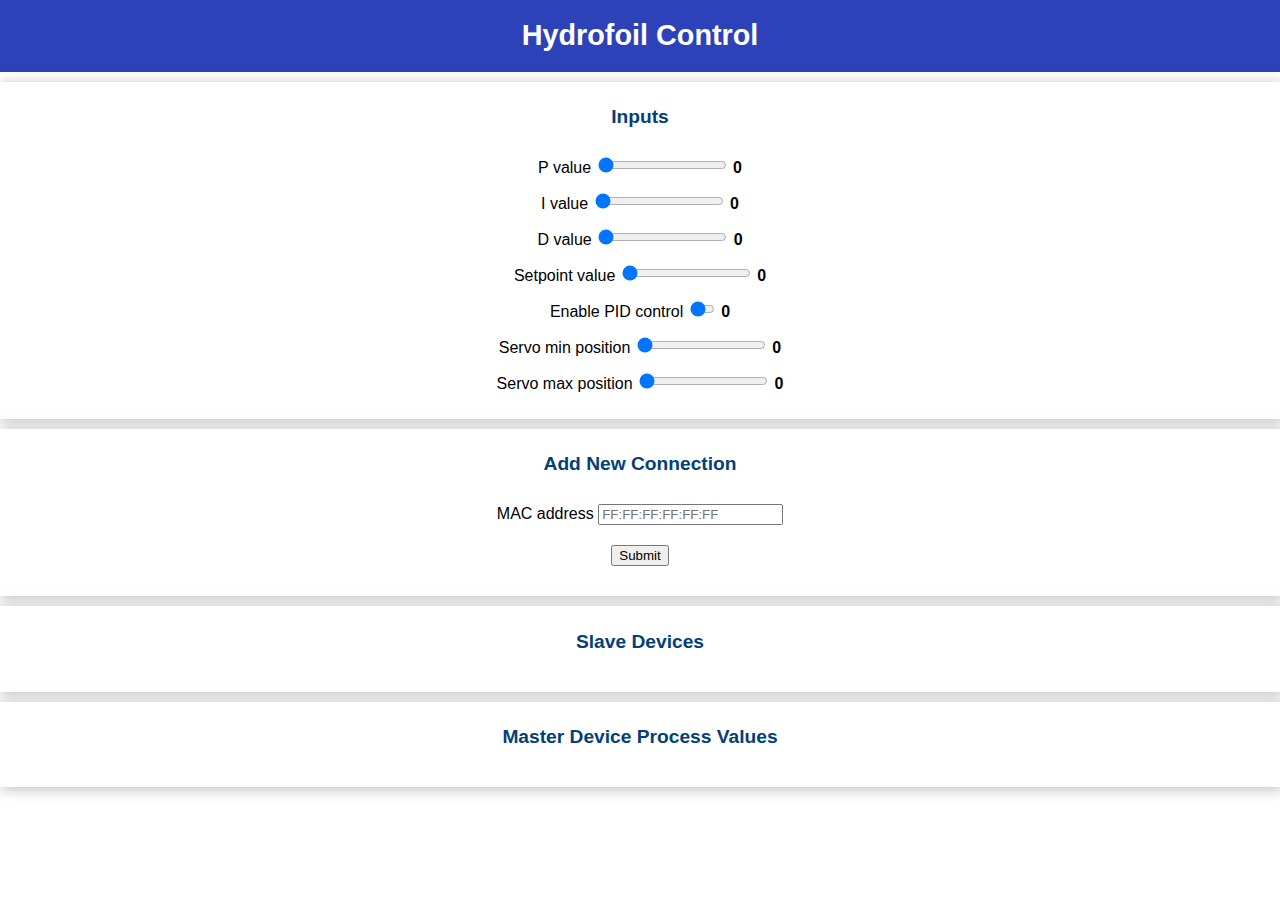
==== data/index.html @ a3ddb13d "Remove servoMid param, center servo when PID disabled" ====
<!DOCTYPE html>
<html lang="en">
  <head>
    <meta charset="UTF-8" />
    <meta http-equiv="X-UA-Compatible" content="IE=edge" />
    <meta name="viewport" content="width=device-width, initial-scale=1.0" />
    <link rel="icon" href="icon.png" />
    <link rel="stylesheet" type="text/css" href="style.css" />
    <title>Hydrofoil Control</title>
  </head>
  <body>
    <div class="topnav">
      <h1>Hydrofoil Control</h1>
    </div>
    <div class="content">
      <div class="card" id="inputs">
        <p class="card-title">Inputs</p>

        <label for="slider-p">P value</label>
        <input
          class="slider"
          type="range"
          id="slider-p"
          name="slider-p"
          min="0"
          max="7"
          value="0"
          step="0.1"
        />
        <span id="slider-p-value" class="value">0</span><br />

        <label for="slider-i">I value</label>
        <input
          type="range"
          id="slider-i"
          name="slider-i"
          min="0"
          max="5"
          value="0"
          step="0.01"
        />
        <span id="slider-i-value" class="value">0</span><br />

        <label for="slider-d">D value</label>
        <input
          type="range"
          id="slider-d"
          name="slider-d"
          min="0"
          max="2"
          value="0"
          step="0.01"
        />
        <span id="slider-d-value" class="value">0</span><br />

        <label for="slider-setpoint">Setpoint value</label>
        <input
          type="range"
          id="slider-setpoint"
          name="slider-setpoint"
          min="0"
          max="255"
          value="0"
        />
        <span id="slider-setpoint-value" class="value">0</span><br />

        <label for="slider-enable">Enable PID control</label>
        <input
          type="range"
          id="slider-enable"
          name="slider-enable"
          min="0"
          max="1"
          value="0"
          style="width: 25px"
        />
        <span id="slider-enable-value" class="value">0</span><br />

        <label for="slider-servo-min">Servo min position</label>
        <input
          type="range"
          id="slider-servo-min"
          name="slider-servo-min"
          min="0"
          max="180"
          value="0"
        />
        <span id="slider-servo-min-value" class="value">0</span><br />

        <label for="slider-servo-max">Servo max position</label>
        <input
          type="range"
          id="slider-servo-max"
          name="slider-servo-max"
          min="0"
          max="180"
          value="0"
        />
        <span id="slider-servo-max-value" class="value">0</span><br />
      </div>

      <div class="card">
        <p class="card-title">Add New Connection</p>
        <label for="mac-input">MAC address</label>
        <input
          type="text"
          id="mac-input"
          name="mac-input"
          class=""
          placeholder="FF:FF:FF:FF:FF:FF"
        />
        <br />
        <input type="button" value="Submit" id="submit-button" />
      </div>

      <div class="card">
        <p class="card-title">Slave Devices</p>
        <div id="slave-device-list" class="value"></div>
      </div>

      <div class="card">
        <p class="card-title">Master Device Process Values</p>
        <div id="process-values"></div>
      </div>
    </div>
    <script src="script.js"></script>
  </body>
</html>
---- data/style.css ----
html {
  font-family: Arial, Helvetica, sans-serif;
  display: inline-block;
  text-align: center;
}
h1 {
  font-size: 1.8rem;
  color: white;
}

.topnav {
  overflow: hidden;
  background-color: #2d42b8;
}
body {
  margin: 0;
}

.card {
  background-color: white;
  box-shadow: 2px 2px 12px 1px rgba(140, 140, 140, 0.5);
  padding-bottom: 20px;
  padding-top: 5px;
  margin-top: 10px;
}
.card-title {
  font-size: 1.2rem;
  font-weight: bold;
  color: #034078;
}

input {
  margin-bottom: 10px;
  margin-top: 10px;
}

.mac-nok {
  color: red;
}

.value {
  font-weight: bold;
}
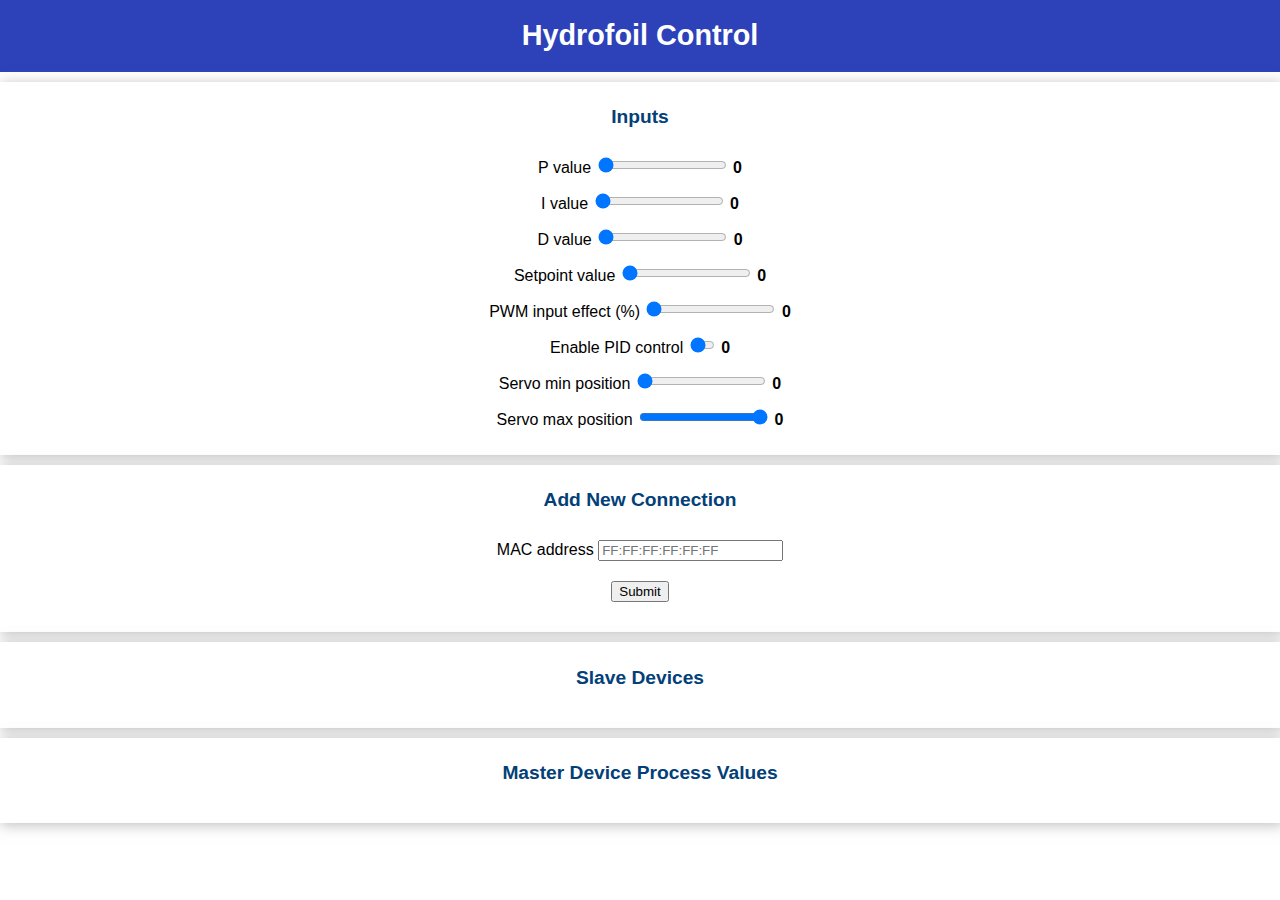
==== commit 1c8e77ba: "Fix storing servoPos, set tickers properly" ====
--- a/data/index.html
+++ b/data/index.html
@@ -64,6 +64,17 @@
         />
         <span id="slider-setpoint-value" class="value">0</span><br />
 
+        <label for="slider-factor">PWM input effect (%)</label>
+        <input
+          type="range"
+          id="slider-factor"
+          name="slider-factor"
+          min="0"
+          max="100"
+          value="0"
+        />
+        <span id="slider-factor-value" class="value">0</span><br />
+
         <label for="slider-enable">Enable PID control</label>
         <input
           type="range"
@@ -94,7 +105,7 @@
           name="slider-servo-max"
           min="0"
           max="180"
-          value="0"
+          value="180"
         />
         <span id="slider-servo-max-value" class="value">0</span><br />
       </div>
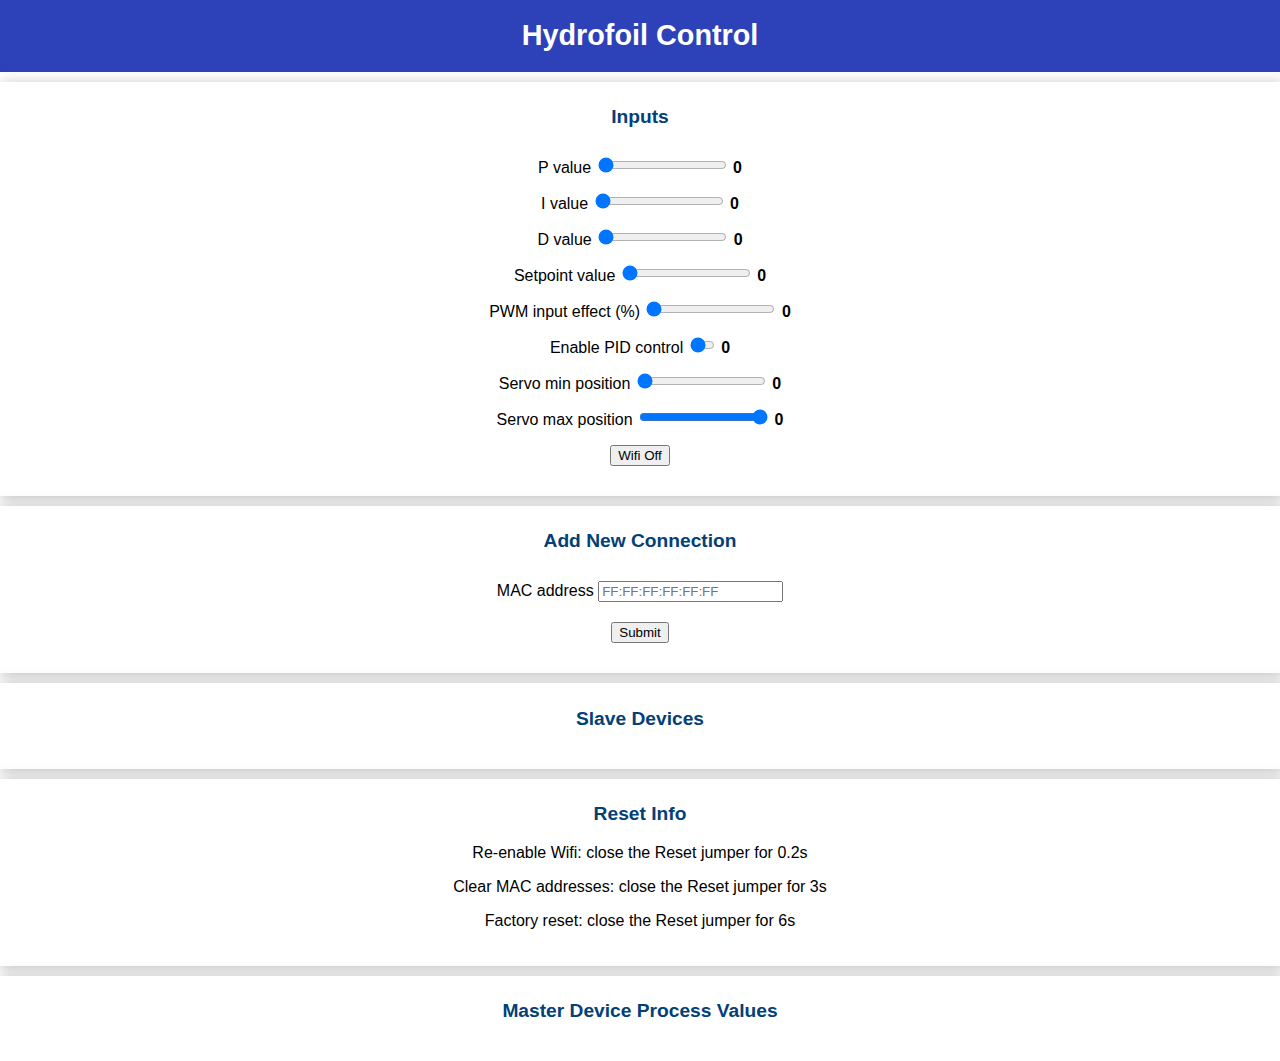
==== commit 791fe16f: "Add disable Wifi functionality" ====
--- a/data/index.html
+++ b/data/index.html
@@ -108,6 +108,7 @@
           value="180"
         />
         <span id="slider-servo-max-value" class="value">0</span><br />
+        <input type="button" value="Wifi Off" id="wifi-off-button" />
       </div>
 
       <div class="card">
@@ -130,6 +131,15 @@
       </div>
 
       <div class="card">
+        <p class="card-title">Reset Info</p>
+        <div>
+          <p>Re-enable Wifi: close the Reset jumper for 0.2s</p>
+          <p>Clear MAC addresses: close the Reset jumper for 3s</p>
+          <p>Factory reset: close the Reset jumper for 6s</p>
+        </div>
+      </div>
+
+      <div class="card">
         <p class="card-title">Master Device Process Values</p>
         <div id="process-values"></div>
       </div>
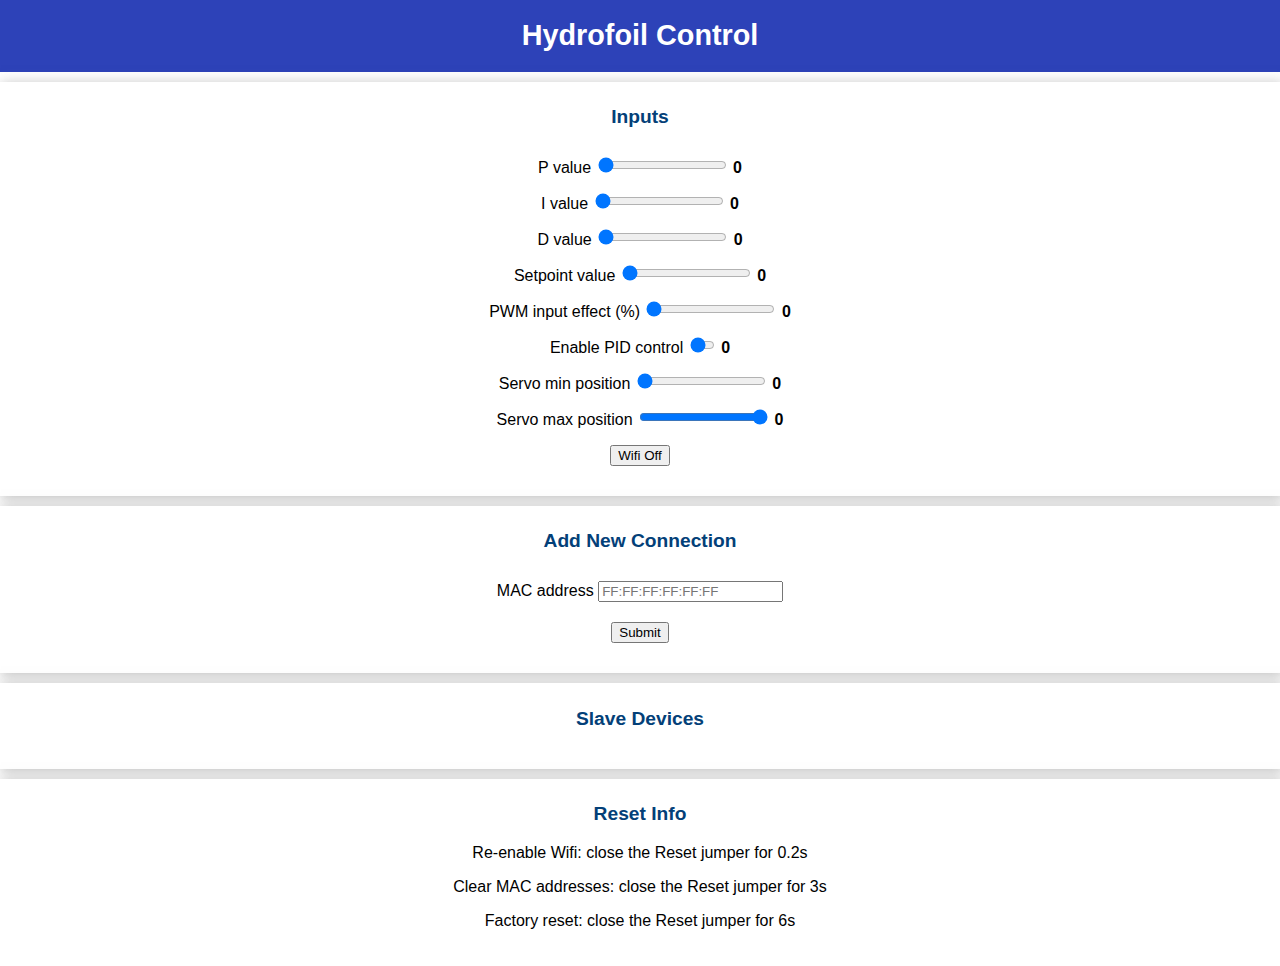
==== commit 8dd5ea9f: "Remove process data from the page, use writeMicroseconds, change input value validation" ====
--- a/data/index.html
+++ b/data/index.html
@@ -139,10 +139,10 @@
         </div>
       </div>
 
-      <div class="card">
+      <!-- <div class="card">
         <p class="card-title">Master Device Process Values</p>
         <div id="process-values"></div>
-      </div>
+      </div> -->
     </div>
     <script src="script.js"></script>
   </body>
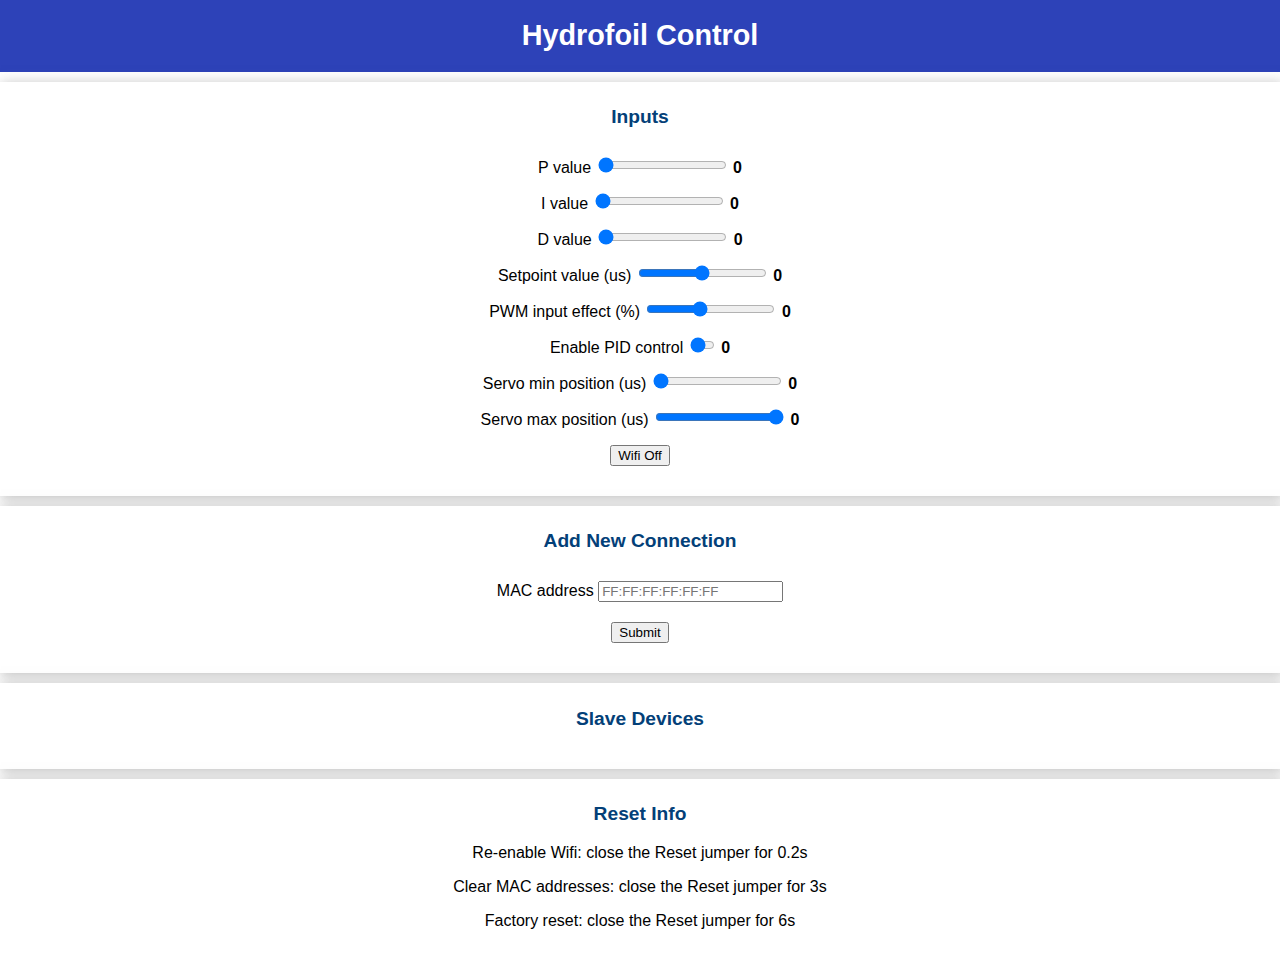
==== commit da6aacd2: "Use us instead of degree for servo control" ====
--- a/data/index.html
+++ b/data/index.html
@@ -53,14 +53,14 @@
         />
         <span id="slider-d-value" class="value">0</span><br />
 
-        <label for="slider-setpoint">Setpoint value</label>
+        <label for="slider-setpoint">Setpoint value (us)</label>
         <input
           type="range"
           id="slider-setpoint"
           name="slider-setpoint"
-          min="0"
-          max="255"
-          value="0"
+          min="1000"
+          max="2000"
+          value="1500"
         />
         <span id="slider-setpoint-value" class="value">0</span><br />
 
@@ -71,7 +71,7 @@
           name="slider-factor"
           min="0"
           max="100"
-          value="0"
+          value="40"
         />
         <span id="slider-factor-value" class="value">0</span><br />
 
@@ -87,25 +87,25 @@
         />
         <span id="slider-enable-value" class="value">0</span><br />
 
-        <label for="slider-servo-min">Servo min position</label>
+        <label for="slider-servo-min">Servo min position (us)</label>
         <input
           type="range"
           id="slider-servo-min"
           name="slider-servo-min"
-          min="0"
-          max="180"
+          min="1000"
+          max="2000"
           value="0"
         />
         <span id="slider-servo-min-value" class="value">0</span><br />
 
-        <label for="slider-servo-max">Servo max position</label>
+        <label for="slider-servo-max">Servo max position (us)</label>
         <input
           type="range"
           id="slider-servo-max"
           name="slider-servo-max"
-          min="0"
-          max="180"
-          value="180"
+          min="1000"
+          max="2000"
+          value="2000"
         />
         <span id="slider-servo-max-value" class="value">0</span><br />
         <input type="button" value="Wifi Off" id="wifi-off-button" />
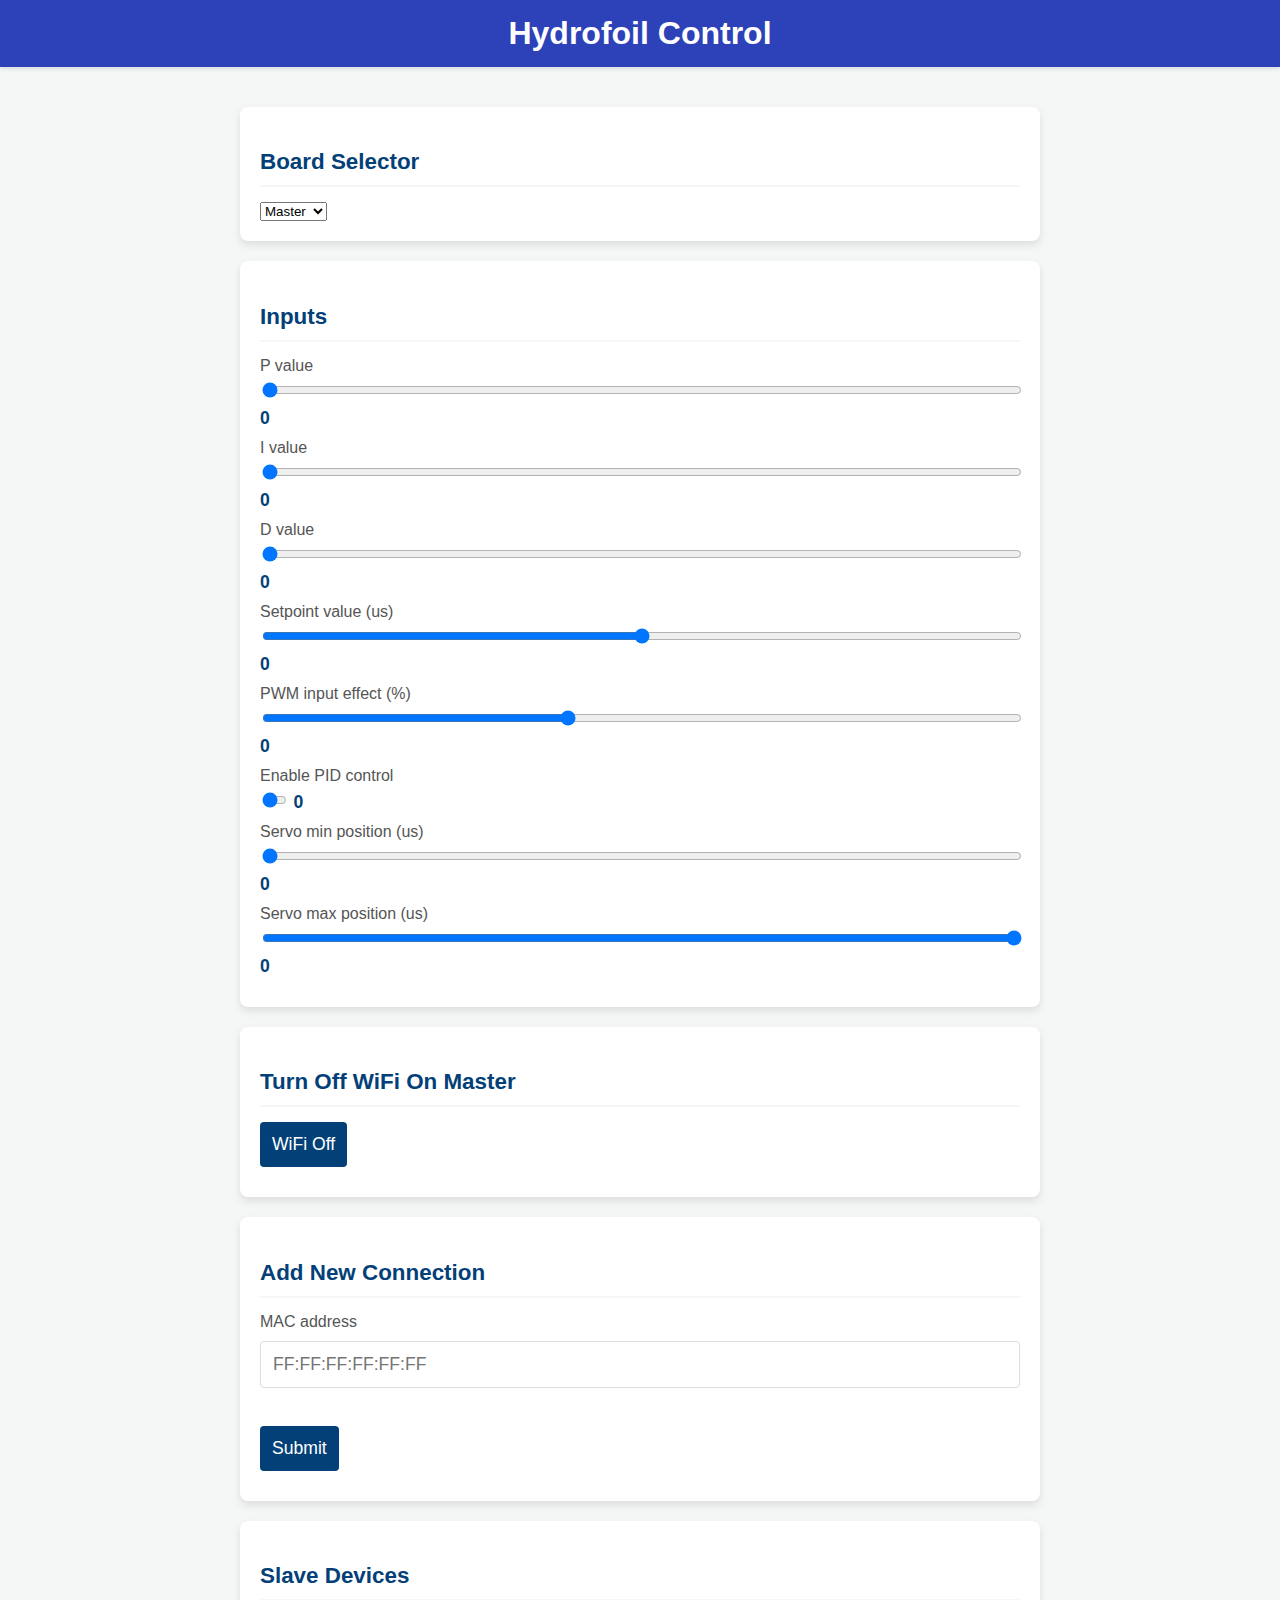
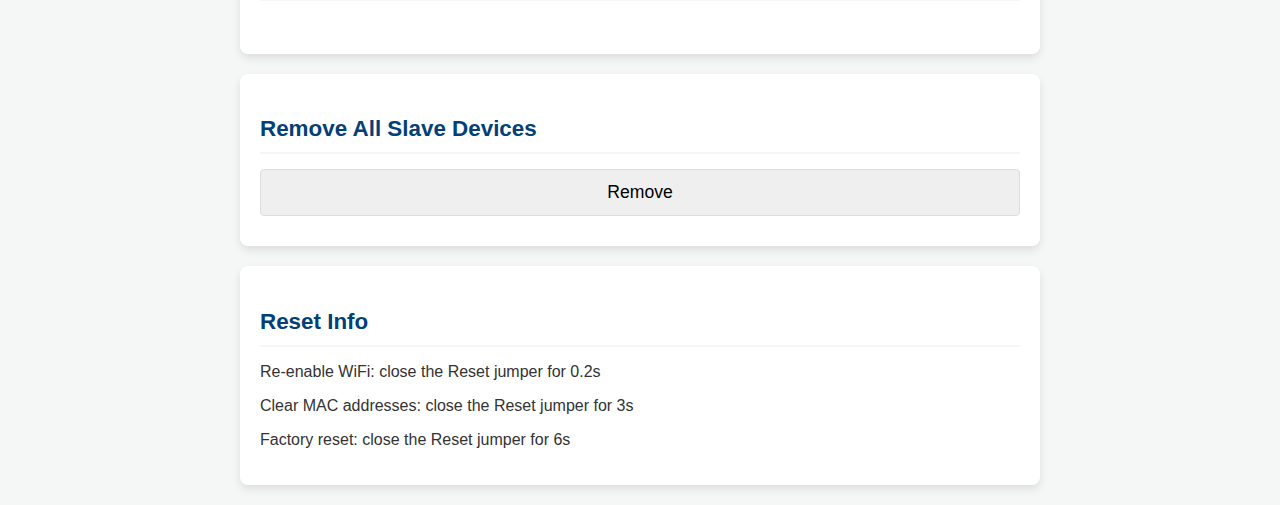
==== commit 2e026ccf: "Add Remove All Slaves button to the page" ====
--- a/data/index.html
+++ b/data/index.html
@@ -13,6 +13,14 @@
       <h1>Hydrofoil Control</h1>
     </div>
     <div class="content">
+      <div class="card" id="selector-card">
+        <p class="card-title">Board Selector</p>
+        <select name="board-selector" id="board-selector">
+          <option value="master">Master</option>
+          <option value="slave-1">Slave 1</option>
+          <option value="slave-2">Slave 2</option>
+        </select>
+      </div>
       <div class="card" id="inputs">
         <p class="card-title">Inputs</p>
 
@@ -108,7 +116,11 @@
           value="2000"
         />
         <span id="slider-servo-max-value" class="value">0</span><br />
-        <input type="button" value="Wifi Off" id="wifi-off-button" />
+      </div>
+
+      <div class="card" id="wifi-off-card">
+        <p class="card-title">Turn Off WiFi On Master</p>
+        <input type="button" value="WiFi Off" id="wifi-off-button" />
       </div>
 
       <div class="card">
@@ -130,10 +142,15 @@
         <div id="slave-device-list" class="value"></div>
       </div>
 
+      <div class="card" id="remove-slaves">
+        <p class="card-title">Remove All Slave Devices</p>
+        <input type="button" value="Remove" id="remove-slaves-button" />
+      </div>
+
       <div class="card">
         <p class="card-title">Reset Info</p>
         <div>
-          <p>Re-enable Wifi: close the Reset jumper for 0.2s</p>
+          <p>Re-enable WiFi: close the Reset jumper for 0.2s</p>
           <p>Clear MAC addresses: close the Reset jumper for 3s</p>
           <p>Factory reset: close the Reset jumper for 6s</p>
         </div>
--- a/data/style.css
+++ b/data/style.css
@@ -1,43 +1,144 @@
 html {
   font-family: Arial, Helvetica, sans-serif;
-  display: inline-block;
+  display: block;
   text-align: center;
+  background-color: #f4f7f6;
+  color: #333;
 }
+
+body {
+  margin: 0;
+  padding: 0;
+}
+
 h1 {
-  font-size: 1.8rem;
+  font-size: 2rem;
   color: white;
+  margin: 0;
+  padding: 15px 0;
 }
 
 .topnav {
   overflow: hidden;
   background-color: #2d42b8;
+  box-shadow: 0 2px 4px rgba(0, 0, 0, 0.1);
 }
-body {
-  margin: 0;
+
+.content {
+  padding: 20px;
+  max-width: 800px;
+  margin: 0 auto;
 }
 
 .card {
   background-color: white;
-  box-shadow: 2px 2px 12px 1px rgba(140, 140, 140, 0.5);
-  padding-bottom: 20px;
-  padding-top: 5px;
+  box-shadow: 0 4px 8px rgba(0, 0, 0, 0.1);
+  padding: 20px;
+  margin-top: 20px;
+  border-radius: 8px;
+  text-align: left;
+}
+
+.card-title {
+  font-size: 1.4rem;
+  font-weight: bold;
+  color: #034078;
+  margin-bottom: 15px;
+  border-bottom: 2px solid #f4f7f6;
+  padding-bottom: 10px;
+}
+
+label {
+  display: block;
+  font-size: 1rem;
+  color: #555;
+  margin-bottom: 5px;
+}
+
+input[type="range"] {
+  width: 100%;
+  margin-bottom: 10px;
+}
+
+input[type="text"],
+input[type="button"] {
+  display: block;
+  width: 100%;
+  padding: 12px;
+  margin: 10px 0;
+  font-size: 1.1rem;
+  box-sizing: border-box;
+  border: 1px solid #ddd;
+  border-radius: 4px;
+}
+
+.value {
+  font-weight: bold;
+  font-size: 1.1rem;
+  color: #034078;
+  margin-bottom: 10px;
+  display: inline-block;
+}
+
+#submit-button,
+#wifi-off-button {
+  background-color: #034078;
+  color: white;
+  border: none;
+  border-radius: 4px;
+  padding: 12px;
+  cursor: pointer;
+  font-size: 1.1rem;
+  width: auto;
   margin-top: 10px;
 }
-.card-title {
-  font-size: 1.2rem;
-  font-weight: bold;
-  color: #034078;
-}
 
-input {
-  margin-bottom: 10px;
-  margin-top: 10px;
+#submit-button:hover,
+#wifi-off-button:hover {
+  background-color: #0262a8;
 }
 
 .mac-nok {
   color: red;
 }
 
-.value {
-  font-weight: bold;
+/* Responsive Design */
+@media (max-width: 600px) {
+  h1 {
+    font-size: 1.8rem;
+  }
+
+  .content {
+    padding: 10px;
+  }
+
+  .card {
+    padding: 15px;
+    margin-top: 15px;
+  }
+
+  .card-title {
+    font-size: 1.4rem;
+  }
+
+  label,
+  .value {
+    font-size: 1.1rem;
+  }
+
+  input[type="range"] {
+    width: 100%;
+  }
+
+  input[type="text"],
+  input[type="button"] {
+    padding: 12px;
+    font-size: 1.1rem;
+  }
+
+  #submit-button,
+  #wifi-off-button {
+    padding: 12px;
+    font-size: 1.1rem;
+  }
 }
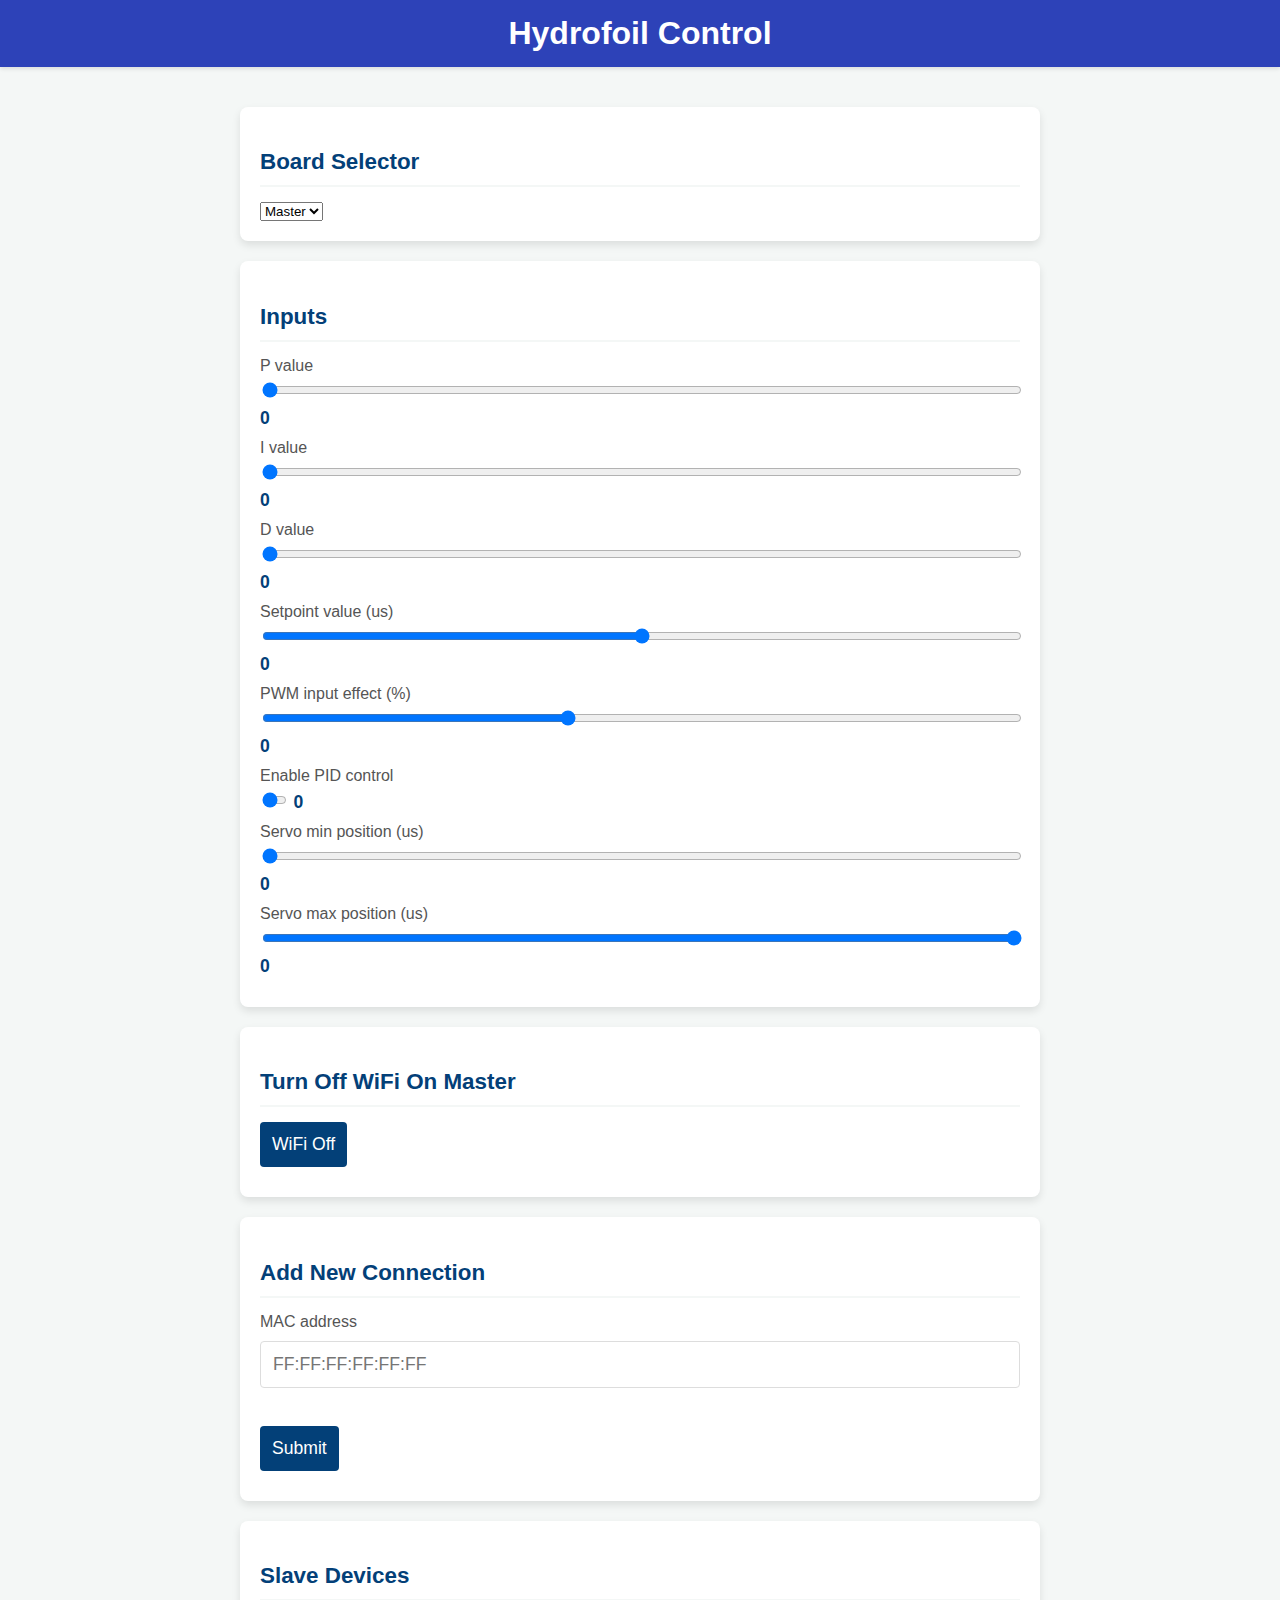
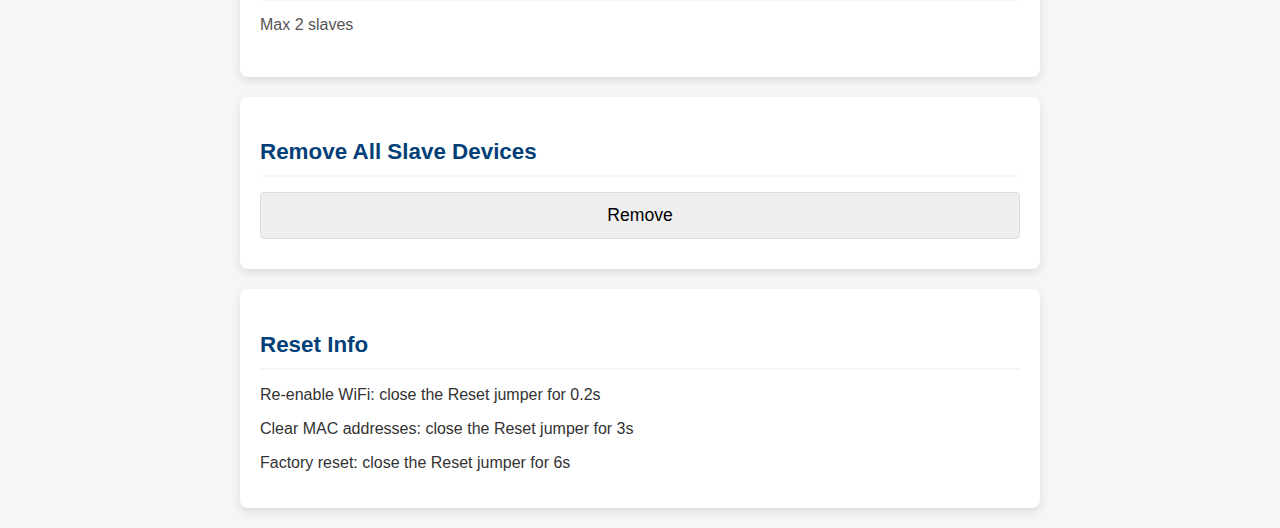
==== commit fad4b5b3: "Append board selector list only when slave is added" ====
--- a/data/index.html
+++ b/data/index.html
@@ -17,8 +17,6 @@
         <p class="card-title">Board Selector</p>
         <select name="board-selector" id="board-selector">
           <option value="master">Master</option>
-          <option value="slave-1">Slave 1</option>
-          <option value="slave-2">Slave 2</option>
         </select>
       </div>
       <div class="card" id="inputs">
@@ -139,6 +137,7 @@
 
       <div class="card">
         <p class="card-title">Slave Devices</p>
+        <label for="slave-device-list">Max 2 slaves</label>
         <div id="slave-device-list" class="value"></div>
       </div>
 
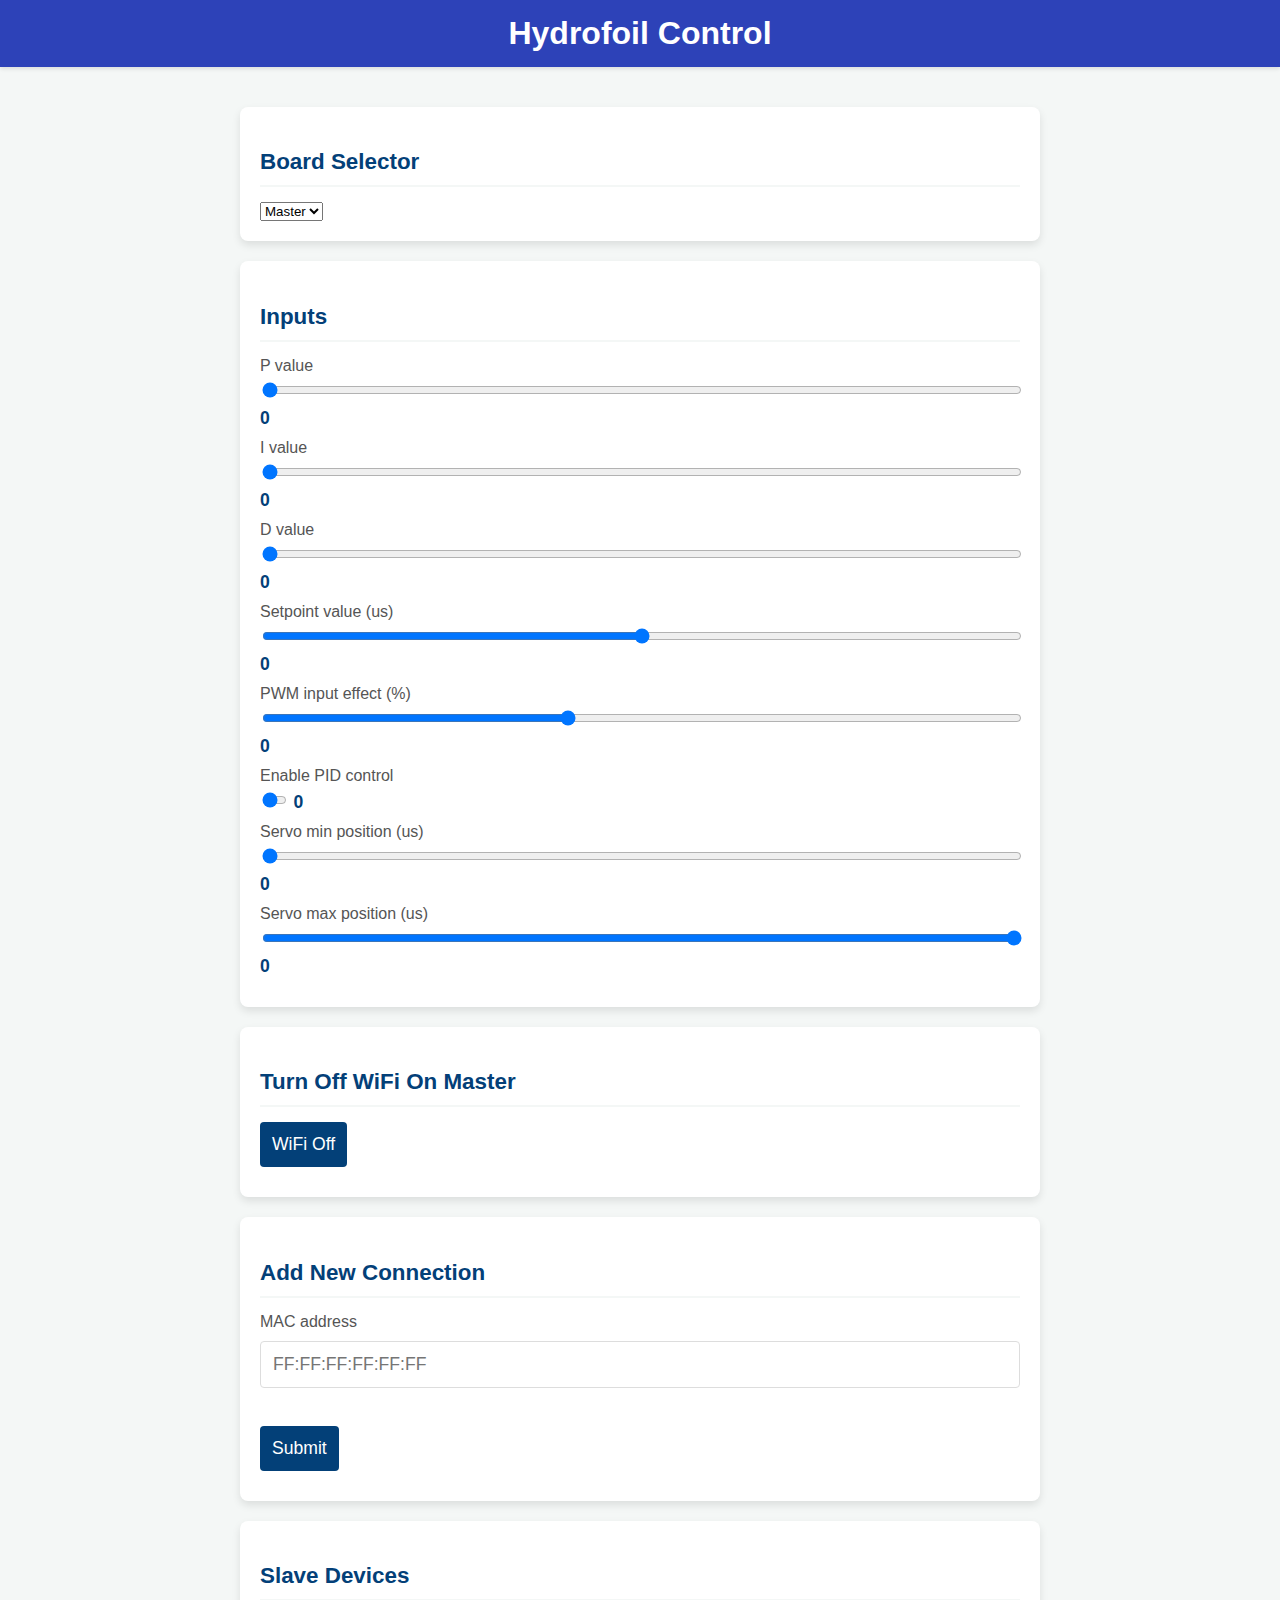
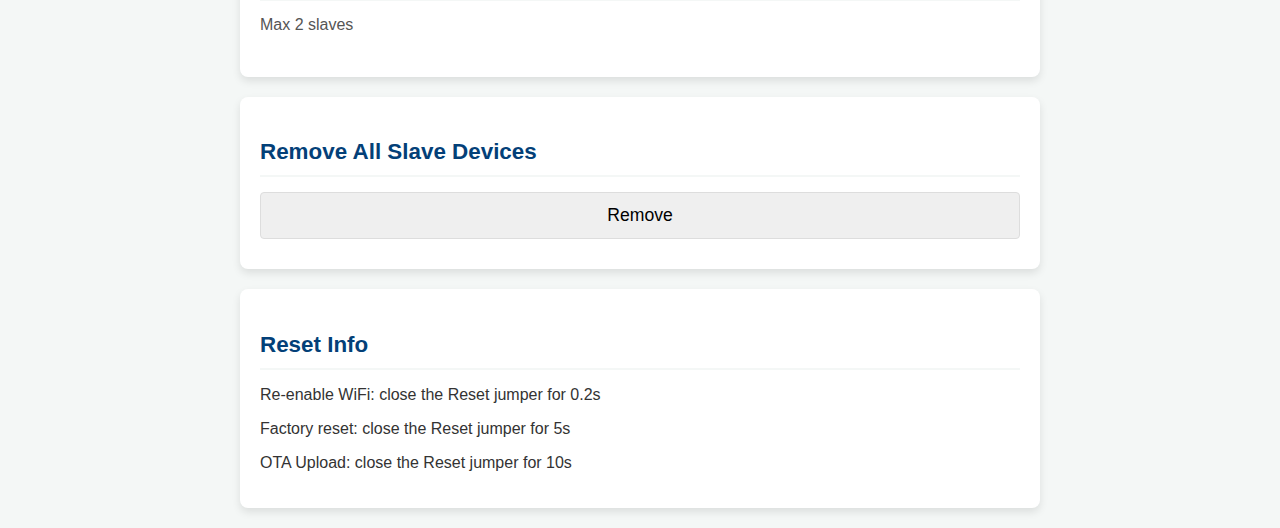
==== commit 34f83fb1: "Chenge PID limits" ====
--- a/data/index.html
+++ b/data/index.html
@@ -29,7 +29,7 @@
           id="slider-p"
           name="slider-p"
           min="0"
-          max="7"
+          max="4"
           value="0"
           step="0.1"
         />
@@ -41,7 +41,7 @@
           id="slider-i"
           name="slider-i"
           min="0"
-          max="5"
+          max="2"
           value="0"
           step="0.01"
         />
@@ -150,8 +150,8 @@
         <p class="card-title">Reset Info</p>
         <div>
           <p>Re-enable WiFi: close the Reset jumper for 0.2s</p>
-          <p>Clear MAC addresses: close the Reset jumper for 3s</p>
-          <p>Factory reset: close the Reset jumper for 6s</p>
+          <p>Factory reset: close the Reset jumper for 5s</p>
+          <p>OTA Upload: close the Reset jumper for 10s</p>
         </div>
       </div>
 
